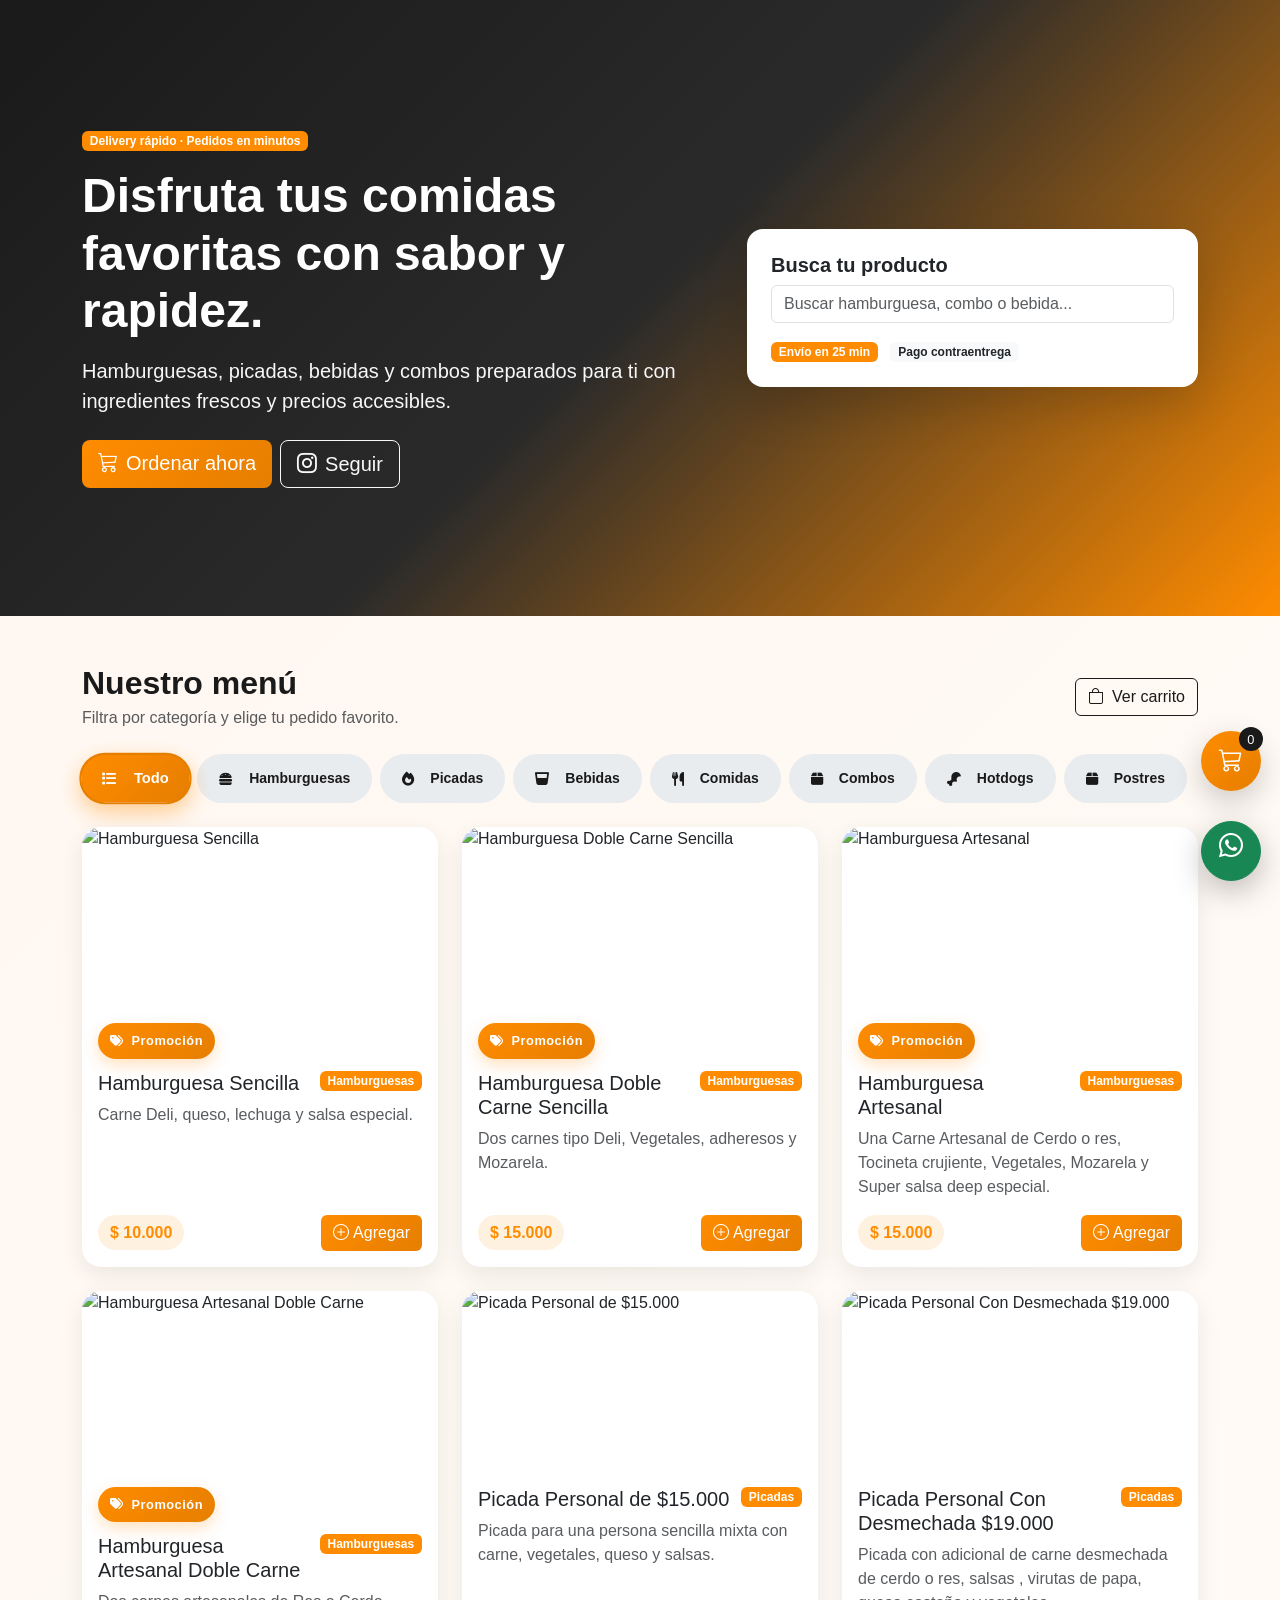
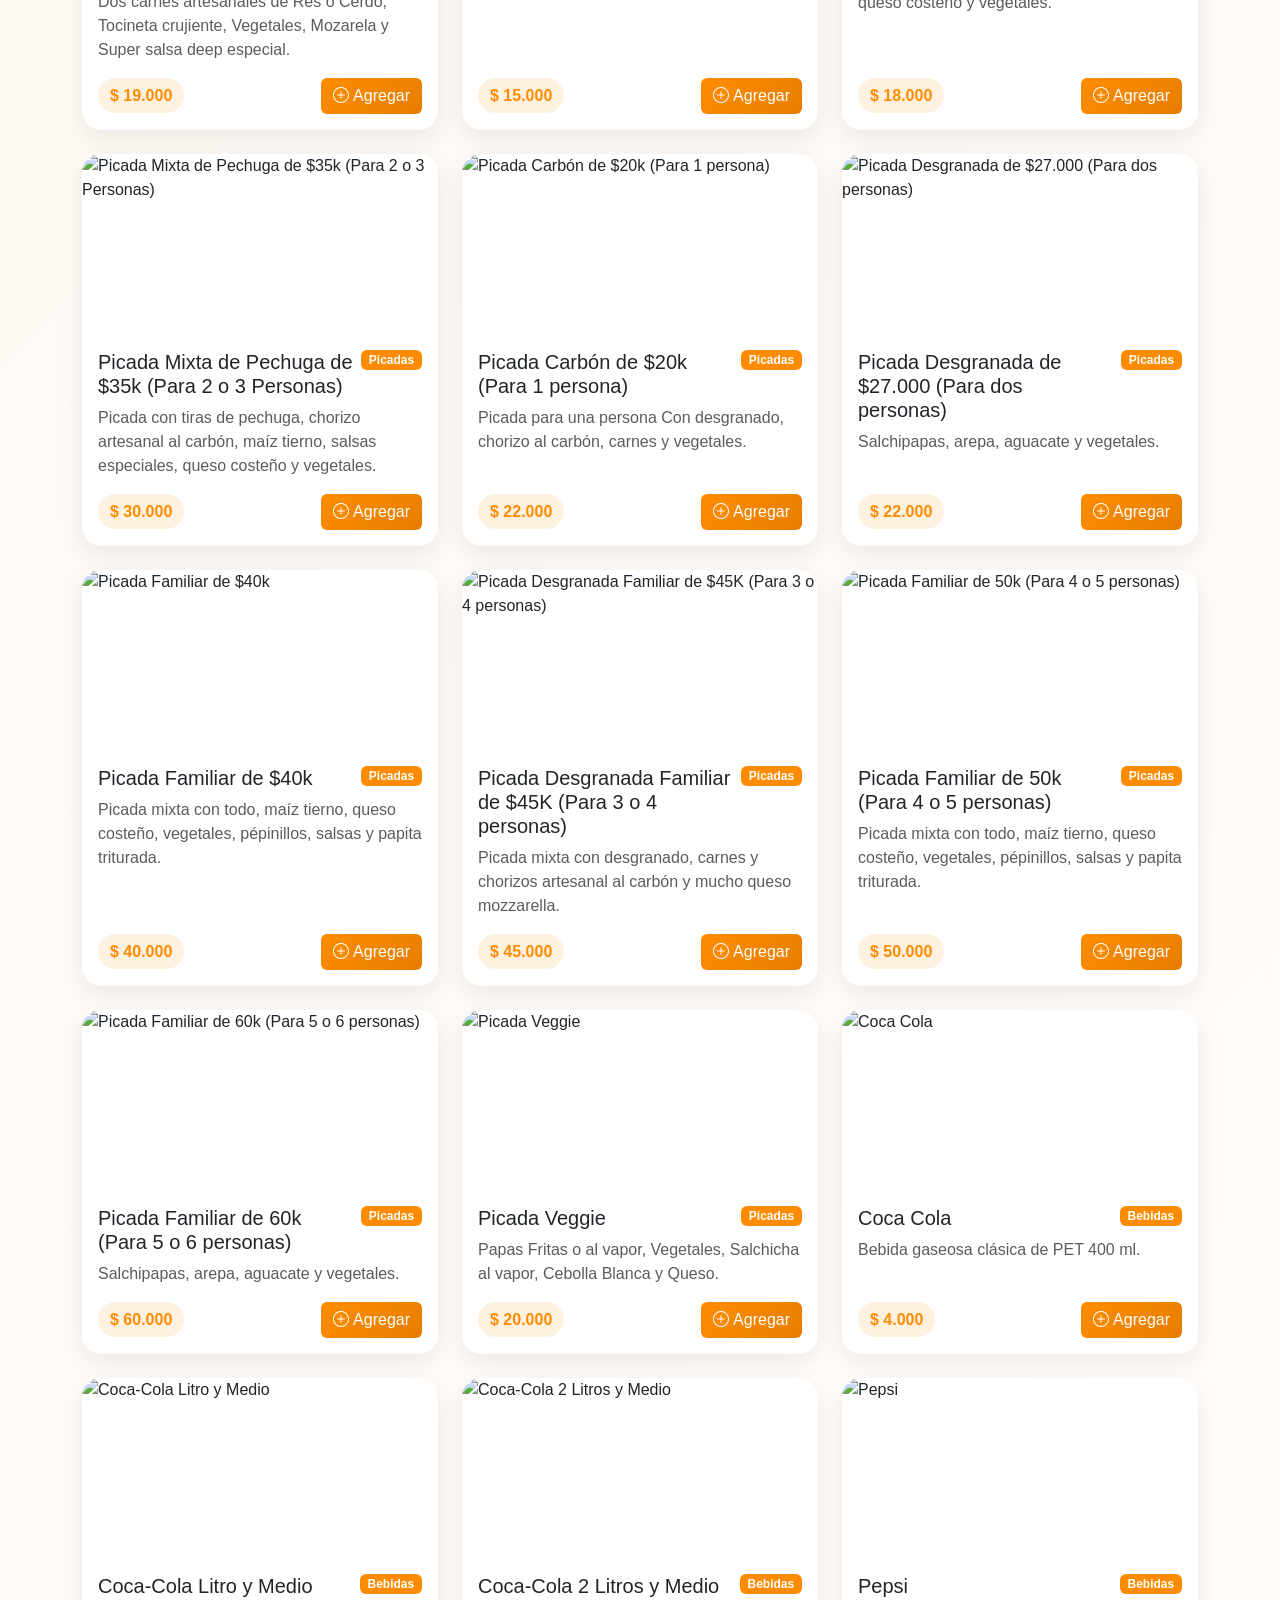
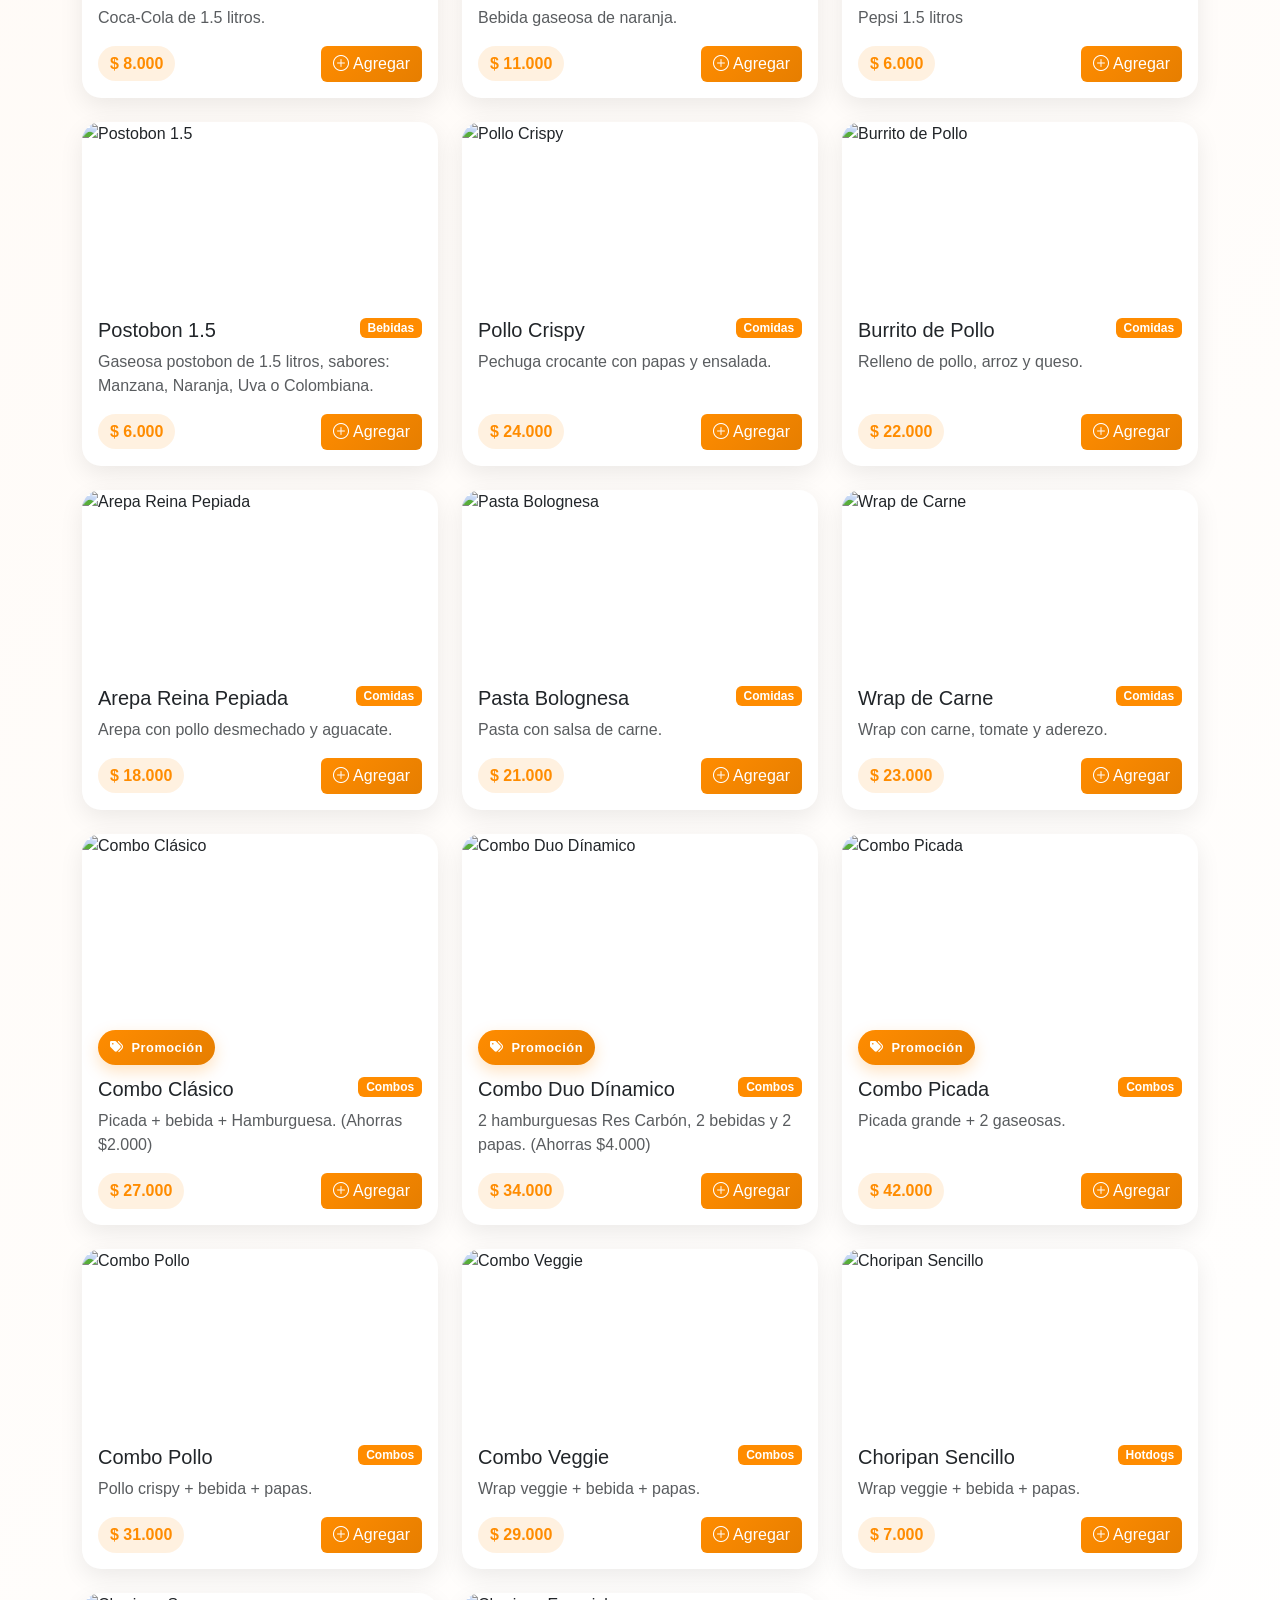
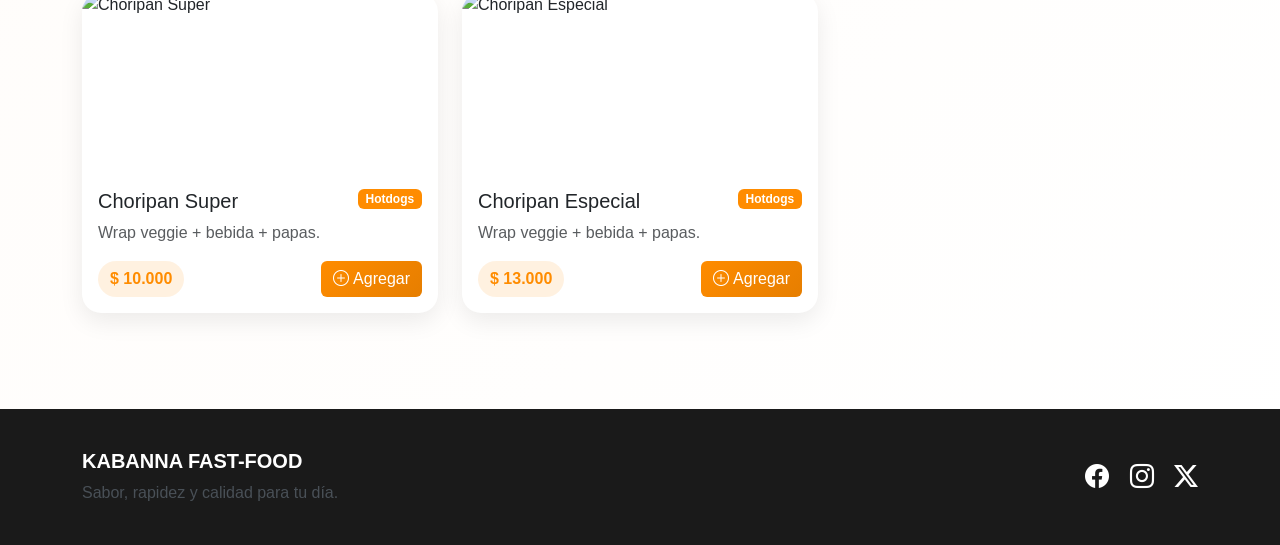
==== index.html @ e48cc5c2 "Add files via upload" ====
<!DOCTYPE html>
<html lang="es">
  <head>
    <meta charset="UTF-8" />
    <meta name="viewport" content="width=device-width, initial-scale=1.0" />
    <title>KABANNA FAST-FOOD</title>
    <link rel="stylesheet" href="bootstrap.min.css">
    <link href="https://cdn.jsdelivr.net/npm/bootstrap@5.3.3/dist/css/bootstrap.min.css" rel="stylesheet" />
    <link rel="stylesheet" href="https://cdn.jsdelivr.net/npm/bootstrap-icons@1.11.2/font/bootstrap-icons.min.css" />
    <link rel="stylesheet" href="https://cdnjs.cloudflare.com/ajax/libs/font-awesome/6.4.0/css/all.min.css" />
    <link rel="stylesheet" href="styles.css" />
   
  </head>
  <body>
    <!-- <nav class="navbar navbar-expand-lg navbar-dark sticky-top">
      <div class="container">
        <a class="navbar-brand" href="#"><i class="bi bi-fire me-2"></i>KABANNA FAST-FOOD</a>
        <button class="navbar-toggler" type="button" data-bs-toggle="collapse" data-bs-target="#navbarNav">
          <span class="navbar-toggler-icon"></span>
        </button>
        <div class="collapse navbar-collapse" id="navbarNav">
          <ul id="nav-links" class="navbar-nav ms-auto"></ul>
        </div>
      </div>
    </nav> -->

    <header class="hero">
      <div class="container py-5">
        <div class="row align-items-center">
          <div class="col-lg-7">
            <span class="badge badge-orange mb-3">Delivery rápido · Pedidos en minutos</span>
            <h1 class="display-5 fw-bold mb-3">Disfruta tus comidas favoritas con sabor y rapidez.</h1>
            <p class="lead mb-4">Hamburguesas, picadas, bebidas y combos preparados para ti con ingredientes frescos y precios accesibles.</p>
            <div class="d-flex flex-wrap gap-2">
              <a href="#products-section" class="btn btn-orange btn-lg"><i class="bi bi-cart3 me-2"></i>Ordenar ahora</a>
              <a href="#footer" class="btn btn-outline-light btn-lg"><i class="bi bi-instagram me-2"></i>Seguir</a>
            </div>
          </div>
          <div class="col-lg-5 mt-4 mt-lg-0">
            <div class="card shadow-lg border-0 rounded-4">
              <div class="card-body p-4">
                <h5 class="card-title fw-bold">Busca tu producto</h5>
                <input id="search-input" type="text" class="form-control hero-search" placeholder="Buscar hamburguesa, combo o bebida..." />
                <div class="mt-3">
                  <span class="badge badge-orange">Envío en 25 min</span>
                  <span class="badge bg-light text-dark ms-2">Pago contraentrega</span>
                </div>
              </div>
            </div>
          </div>
        </div>
      </div>
    </header>

    <main class="container py-5" id="products-section">
      <div id="future-page-alert" class="alert alert-info d-none">Pronto tendremos más páginas disponibles para esta marca.</div>
      <div class="d-flex justify-content-between align-items-center mb-4 flex-wrap gap-2">
        <div>
          <h2 class="section-title mb-1">Nuestro menú</h2>
          <p class="text-muted mb-0">Filtra por categoría y elige tu pedido favorito.</p>
        </div>
        <button id="cart-toggle" class="btn btn-dark-outline"><i class="bi bi-bag me-2"></i>Ver carrito</button>
      </div>

      <!--Aqui se craga el botón dinamico-->
      <div id="category-buttons" class="d-flex flex-wrap gap-2 mb-4"></div>
      <div id="product-list" class="row g-4"></div>
    </main>

    <button class="btn btn-orange cart-button" id="cart-toggle-btn" type="button" data-bs-toggle="offcanvas" data-bs-target="#cartOffcanvas" aria-controls="cartOffcanvas">
      <i class="bi bi-cart3 fs-4"></i>
      <span id="cart-qty" class="cart-count">0</span>
    </button>

    <a href="https://wa.me/573014412498" class="btn btn-success whatsapp-float" target="_blank" rel="noopener noreferrer">
      <i class="bi bi-whatsapp fs-4"></i>
    </a>

    <div class="offcanvas offcanvas-end" tabindex="-1" id="cartOffcanvas" aria-labelledby="cartOffcanvasLabel">
      <div class="offcanvas-header">
        <h5 class="offcanvas-title" id="cartOffcanvasLabel">Tu carrito</h5>
        <button type="button" class="btn-close" data-bs-dismiss="offcanvas" aria-label="Close"></button>
      </div>
      <div class="offcanvas-body">
        <div id="cart-items"></div>
        <hr />
        <div class="d-flex justify-content-between align-items-center fw-bold mb-3">
          <span>Total</span>
          <span id="cart-total">$0</span>
        </div>
        <button id="checkout-btn" class="btn btn-orange w-100" disabled><i class="bi bi-receipt me-2"></i>Generar factura</button>
      </div>
    </div>

    <div class="modal fade" id="productModal" tabindex="-1" aria-labelledby="productModalLabel" aria-hidden="true">
      <div class="modal-dialog modal-dialog-centered">
        <div class="modal-content">
          <div class="modal-header">
            <h5 class="modal-title" id="productModalLabel">Personaliza tu pedido</h5>
            <button type="button" class="btn-close" data-bs-dismiss="modal" aria-label="Close"></button>
          </div>
          <div class="modal-body">
            <p class="mb-2">Producto: <strong id="modal-product-name"></strong></p>
            <p class="mb-3">Precio base: <strong id="modal-product-price"></strong></p>
            <h6>Extras opcionales</h6>
            <div id="extras-options" class="mt-2"></div>
          </div>
          <div class="modal-footer">
            <button class="btn btn-secondary" data-bs-dismiss="modal">Cancelar</button>
            <button id="add-to-cart-btn" class="btn btn-orange"><i class="bi bi-cart-plus me-2"></i>Agregar al carrito</button>
          </div>
        </div>
      </div>
    </div>

    <div class="modal fade" id="checkoutModal" tabindex="-1" aria-labelledby="checkoutModalLabel" aria-hidden="true">
      <div class="modal-dialog modal-dialog-centered modal-lg">
        <div class="modal-content">
          <div class="modal-header">
            <h5 class="modal-title" id="checkoutModalLabel">Factura de pedido</h5>
            <button type="button" class="btn-close" data-bs-dismiss="modal" aria-label="Close"></button>
          </div>
          <div class="modal-body">
            <div id="invoice-preview" class="invoice-preview">
              <div class="invoice-header mb-3">
                <div class="d-flex align-items-center gap-3">
                  <img id="invoice-logo" src="pictures/logo-kabanna.png" alt="Logo KABANNA FAST-FOOD" class="invoice-logo" />
                  <div>
                    <h4 class="fw-bold mb-1" id="invoice-company-name">KABANNA FAST-FOOD</h4>
                    <div class="text-muted">Factura de pedido</div>
                  </div>
                </div>
                <span class="badge badge-orange">Pedido listo</span>
              </div>

              <div class="invoice-business-info mb-3">
                <div><strong>Teléfono:</strong> <span id="invoice-company-phone">+57 301 441 2498</span></div>
                <div><strong>Dirección:</strong> <span id="invoice-company-address">Cacaotal/Chinú, Chinú</span></div>
                <div><strong>NIT:</strong> <span id="invoice-company-nit">3014412498</span></div>
              </div>

              <div class="mb-3 small text-muted">
                <div><strong>Fecha:</strong> <span id="invoice-date"></span></div>
                <div><strong>Hora:</strong> <span id="invoice-created-time"></span></div>
                <div><strong>Creación:</strong> <span id="invoice-created-at"></span></div>
              </div>
              <ul id="invoice-items" class="list-group list-group-flush"></ul>
              <div class="d-flex justify-content-between align-items-center mt-3 fw-bold fs-5">
                <span>Total:</span>
                <span id="invoice-total" class="invoice-total">$0</span>
              </div>
              <div class="invoice-footer mt-4 pt-3 border-top text-center text-muted small">
                <div>Gracias por tu compra en KABANNA FAST-FOOD</div>
                <div>Disfruta tu pedido y vuelve pronto</div>
              </div>
            </div>
          </div>
          <div class="modal-footer">
            <button id="download-invoice" class="btn btn-dark-outline"><i class="bi bi-download me-2"></i>Descargar JPG</button>
            <button id="share-whatsapp" class="btn btn-orange"><i class="bi bi-whatsapp me-2"></i>Enviar por WhatsApp</button>
          </div>
        </div>
      </div>
    </div>

    <footer id="footer" class="footer mt-5">
      <div class="container">
        <div class="row gy-3 align-items-center">
          <div class="col-md-6">
            <h5 class="fw-bold">KABANNA FAST-FOOD</h5>
            <p class="mb-0 text-light-emphasis">Sabor, rapidez y calidad para tu día.</p>
          </div>
          <div class="col-md-6 text-md-end">
            <a href="#" class="me-3"><i class="bi bi-facebook fs-4"></i></a>
            <a href="#" class="me-3"><i class="bi bi-instagram fs-4"></i></a>
            <a href="#"><i class="bi bi-twitter-x fs-4"></i></a>
          </div>
        </div>
      </div>
    </footer>
    <!-- <script src="bootstrap.bundle.min.js"></script> -->
    <script src="https://cdn.jsdelivr.net/npm/bootstrap@5.3.3/dist/js/bootstrap.bundle.min.js"></script>
    <script src="https://cdnjs.cloudflare.com/ajax/libs/html2canvas/1.4.1/html2canvas.min.js"></script>
    <script src="hora_y_fecha.js"></script>
    <script src="cart-invoice.js"></script>
    <script src="promociones.js"></script>
    <script src="conexion_status.js"></script>
    <script src="script.js"></script>
  </body>
</html>
---- styles.css ----
:root {
  --primary: #ff8c00;
  --primary-dark: #e67e00;
  --secondary: #1a1a1a;
  --light: #f8f9fa;
  --text: #1f1f1f;
  --muted: #6c757d;
  --white: #ffffff;
  --gray: #e9ecef;
  --success: #25d366;
  --transition: all 0.3s ease;
}

body {
  font-family: 'Segoe UI', Tahoma, Geneva, Verdana, sans-serif;
  background: linear-gradient(135deg, #fff7f0 0%, #ffffff 100%);
  color: var(--text);
  overflow-x: hidden;
}

.navbar {
  background: linear-gradient(135deg, var(--secondary) 0%, #2a2a2a 100%) !important;
  box-shadow: 0 4px 15px rgba(0, 0, 0, 0.2);
  padding: 1rem 0;
}

.navbar-brand {
  font-weight: 700;
  color: var(--primary) !important;
  letter-spacing: 1px;
  transition: var(--transition);
}

.navbar-brand:hover {
  color: var(--primary-dark) !important;
  transform: scale(1.08);
}

.nav-link {
  margin-left: 1rem;
  font-weight: 500;
  color: var(--white) !important;
  transition: var(--transition);
}

.nav-link:hover,
.nav-link.active {
  color: var(--primary) !important;
  text-shadow: 0 0 10px rgba(255, 140, 0, 0.3);
  transform: translateY(-2px);
}

.hero {
  background: linear-gradient(135deg, var(--secondary) 0%, #2a2a2a 50%, var(--primary) 100%);
  color: white;
  padding: 5rem 0;
  animation: slideInDown 0.8s ease-out;
}

.hero .lead {
  color: #f7f7f7;
}

.badge-orange {
  background: var(--primary);
  color: white;
}

.section-title {
  color: var(--secondary);
  font-weight: 700;
}

.card-product {
  border: none;
  border-radius: 1.2rem;
  overflow: hidden;
  box-shadow: 0 8px 24px rgba(0, 0, 0, 0.08);
  transition: var(--transition);
  animation: slideInUp 0.5s ease-out;
}

.card-product:hover {
  transform: translateY(-6px);
  box-shadow: 0 12px 28px rgba(255, 140, 0, 0.2);
}

.card-product .card-img-top {
  height: 180px;
  object-fit: cover;
}

.price-chip {
  background: rgba(255, 140, 0, 0.12);
  color: var(--primary);
  font-weight: 700;
  border-radius: 999px;
  padding: 0.35rem 0.75rem;
}

.promo-banner {
  background: linear-gradient(135deg, var(--primary) 0%, var(--primary-dark) 100%);
  color: white;
  font-weight: 700;
  font-size: 0.8rem;
  letter-spacing: 0.04em;
  padding: 0.5rem 0.75rem;
  border-radius: 999px;
  display: inline-flex;
  align-items: center;
  width: fit-content;
  margin-bottom: 0.75rem;
  box-shadow: 0 6px 16px rgba(255, 140, 0, 0.25);
  animation: pulsePromo 1.5s ease-in-out infinite;
}

.btn-orange {
  background: linear-gradient(135deg, var(--primary) 0%, var(--primary-dark) 100%);
  color: white;
  border: none;
  transition: var(--transition);
}

.btn-orange:hover {
  background: linear-gradient(135deg, var(--primary-dark) 0%, #c95c00 100%);
  color: white;
  transform: translateY(-2px);
}

.btn-dark-outline {
  border: 1px solid var(--secondary);
  color: var(--secondary);
}

.btn-dark-outline:hover {
  background: var(--secondary);
  color: white;
}

.cart-button {
  position: fixed;
  right: 1.2rem;
  bottom: 6.8rem;
  width: 60px;
  height: 60px;
  border-radius: 50%;
  z-index: 1040;
  box-shadow: 0 10px 30px rgba(0, 0, 0, 0.2);
  animation: float 3s ease-in-out infinite;
}

.cart-count {
  position: absolute;
  top: -4px;
  right: -2px;
  background: var(--secondary);
  color: white;
  width: 24px;
  height: 24px;
  border-radius: 50%;
  display: flex;
  align-items: center;
  justify-content: center;
  font-size: 0.8rem;
}

.whatsapp-float {
  position: fixed;
  right: 1.2rem;
  bottom: 1.2rem;
  width: 60px;
  height: 60px;
  border-radius: 50%;
  z-index: 1040;
  box-shadow: 0 10px 30px rgba(0, 0, 0, 0.25);
  animation: float 3s ease-in-out infinite;
}

.footer {
  background: var(--secondary);
  color: white;
  padding: 2.5rem 0;
}

.footer a {
  color: white;
  text-decoration: none;
}

.footer a:hover {
  color: var(--primary);
}

.invoice-preview {
  background: white;
  border: 2px dashed #dedede;
  border-radius: 1rem;
  padding: 1.2rem;
  box-shadow: 0 10px 30px rgba(0, 0, 0, 0.08);
}

.invoice-header {
  display: flex;
  justify-content: space-between;
  align-items: center;
  gap: 1rem;
  padding-bottom: 0.75rem;
  border-bottom: 1px solid #ececec;
}

.invoice-logo {
  width: 88px;
  height: 88px;
  object-fit: contain;
  border-radius: 50%;
  background: #fff7ef;
  padding: 0.35rem;
}

.invoice-business-info {
  display: grid;
  gap: 0.25rem;
  color: #444;
  font-size: 0.95rem;
}

.invoice-footer {
  color: #777;
}

.invoice-total {
  color: var(--primary);
  font-weight: 800;
}

.category-chip {
  border: 2px solid transparent;
  background-color: var(--gray);
  color: var(--secondary);
  border-radius: 25px;
  padding: 0.75rem 1.25rem;
  font-weight: 600;
  transition: var(--transition);
  display: inline-flex;
  align-items: center;
  gap: 0.5rem;
}

.category-chip:hover {
  background-color: var(--primary-dark);
  color: white;
  transform: translateY(-3px);
  box-shadow: 0 5px 15px rgba(255, 140, 0, 0.3);
}

.category-chip.active {
  background: linear-gradient(135deg, var(--primary) 0%, var(--primary-dark) 100%);
  color: white;
  border-color: var(--primary-dark);
  box-shadow: 0 8px 20px rgba(255, 140, 0, 0.4);
  transform: scale(1.05);
}

.hero-search {
  max-width: 420px;
}

@keyframes slideInDown {
  from {
    opacity: 0;
    transform: translateY(-30px);
  }
  to {
    opacity: 1;
    transform: translateY(0);
  }
}

@keyframes slideInUp {
  from {
    opacity: 0;
    transform: translateY(30px);
  }
  to {
    opacity: 1;
    transform: translateY(0);
  }
}

@keyframes float {
  0%,
  100% {
    transform: translateY(0px);
  }
  50% {
    transform: translateY(-8px);
  }
}

@keyframes pulsePromo {
  0%,
  100% {
    transform: scale(1);
  }
  50% {
    transform: scale(1.03);
  }
}

@media (max-width: 768px) {
  .hero {
    padding: 3rem 0;
  }
}
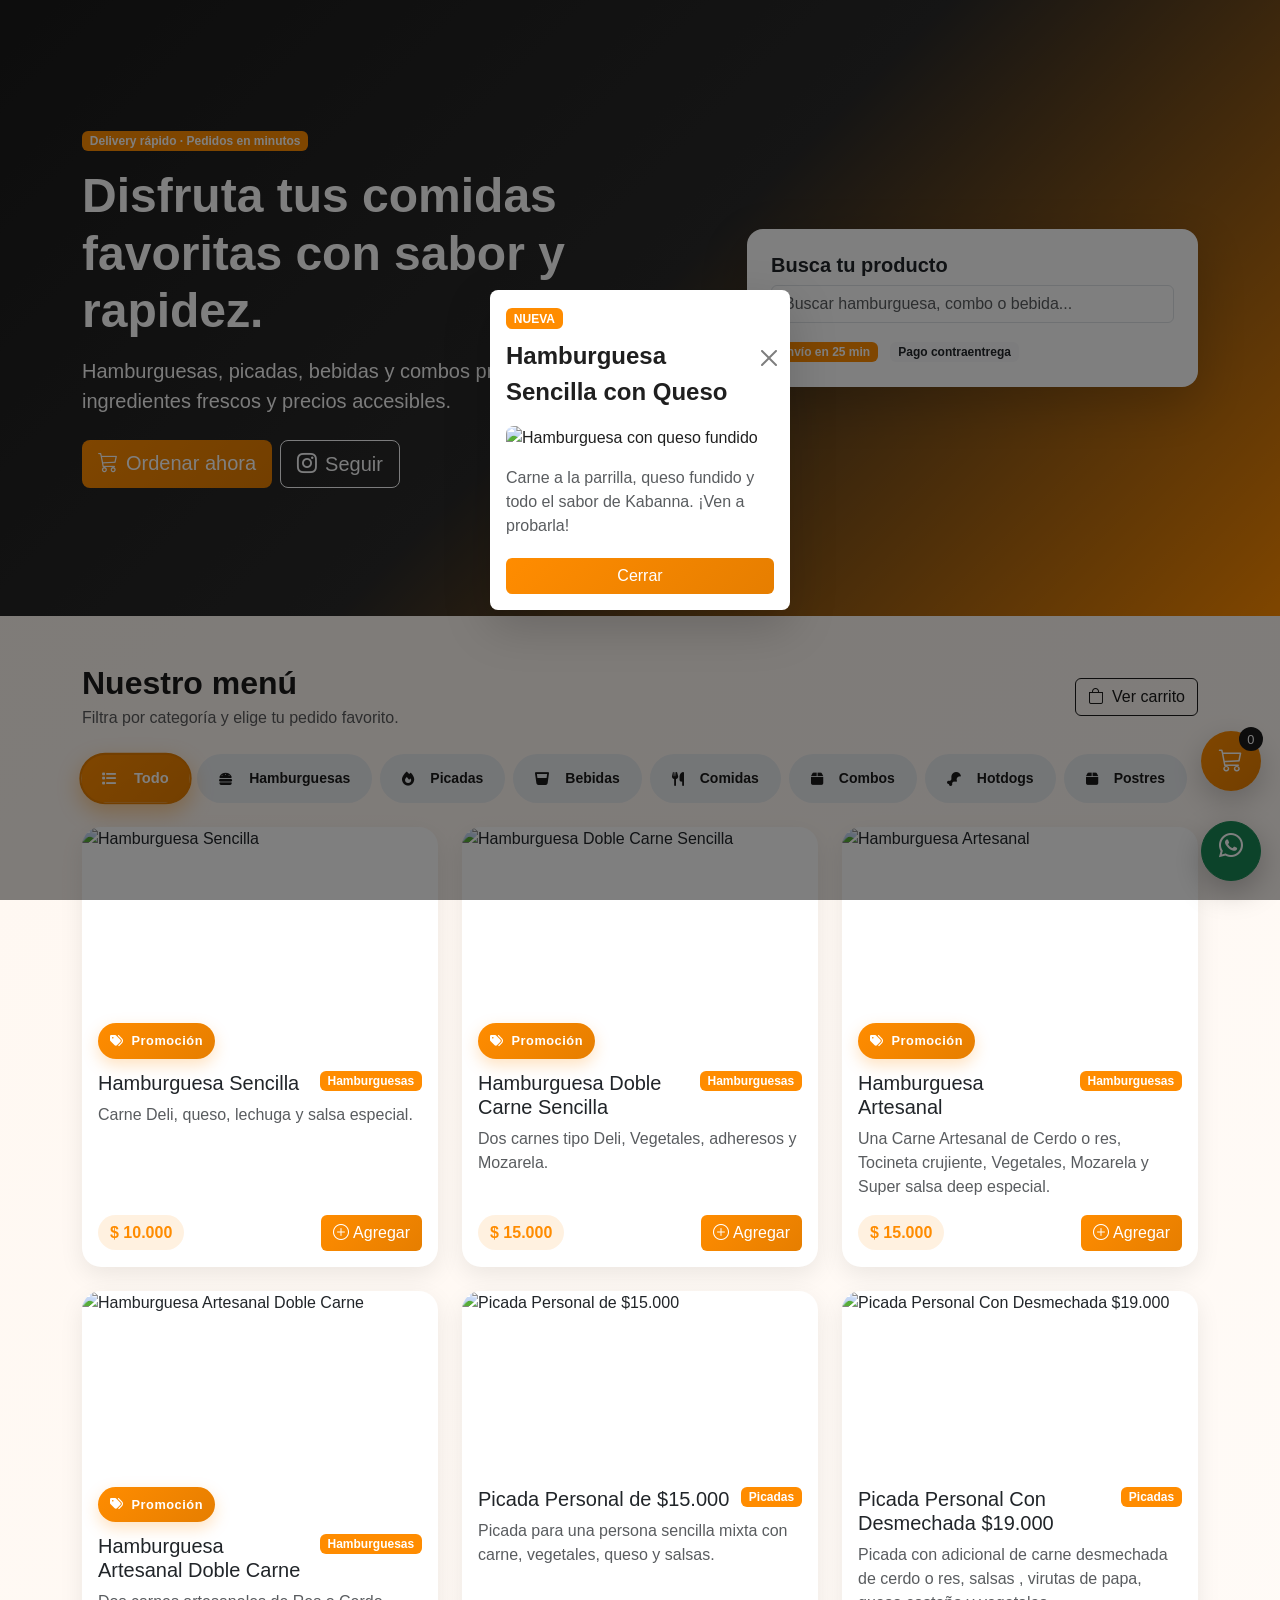
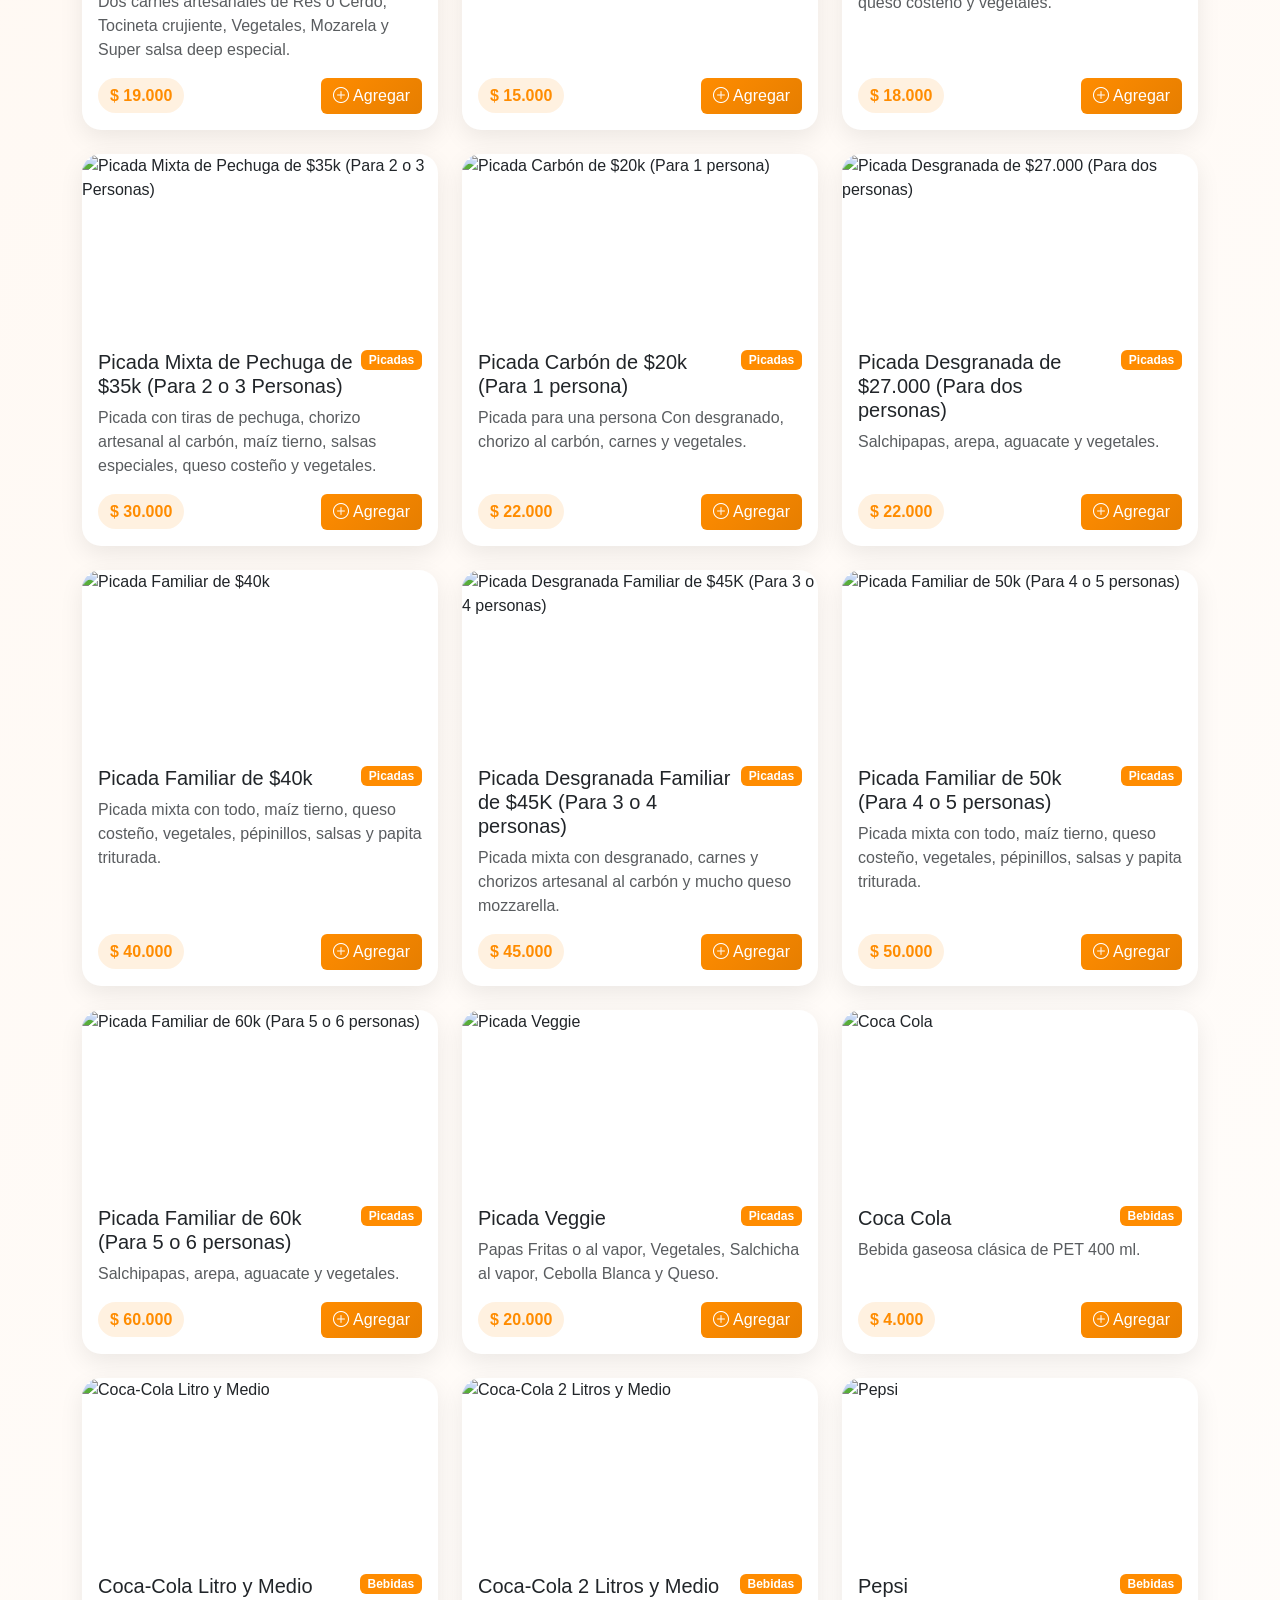
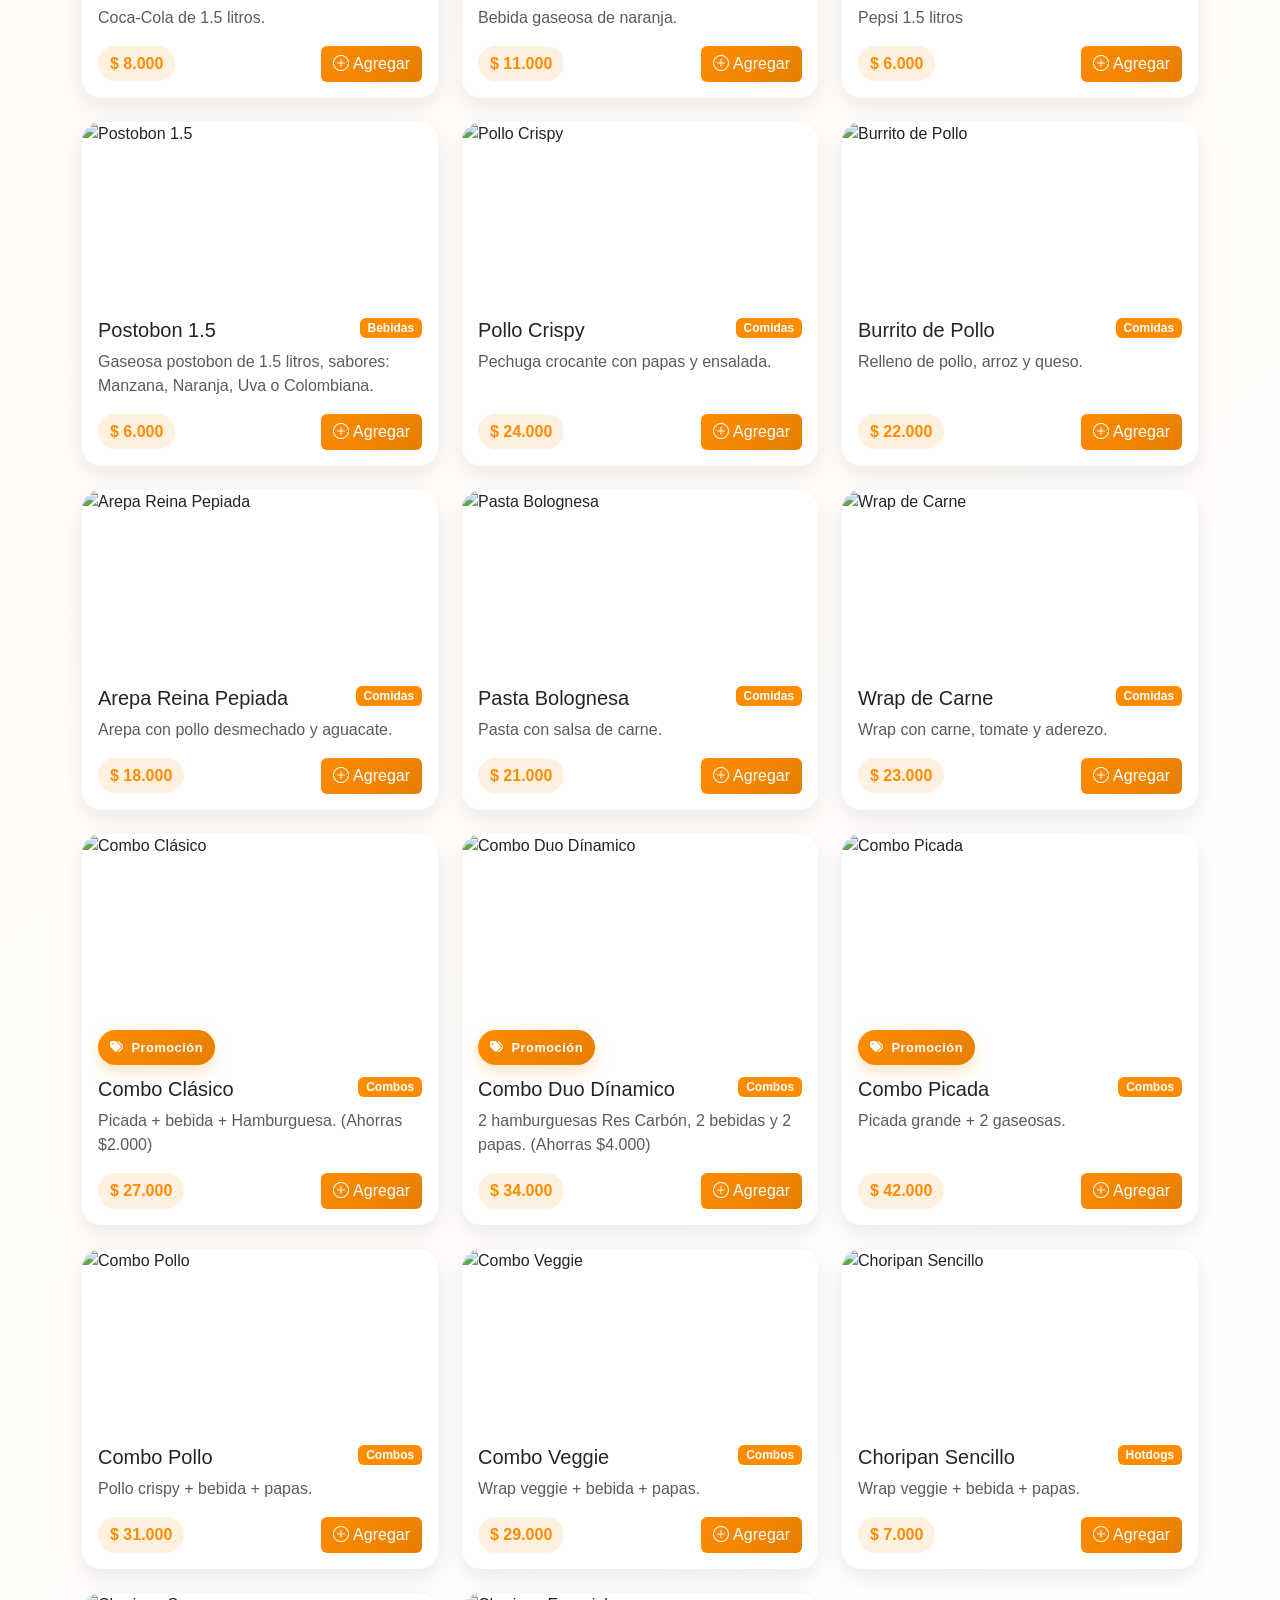
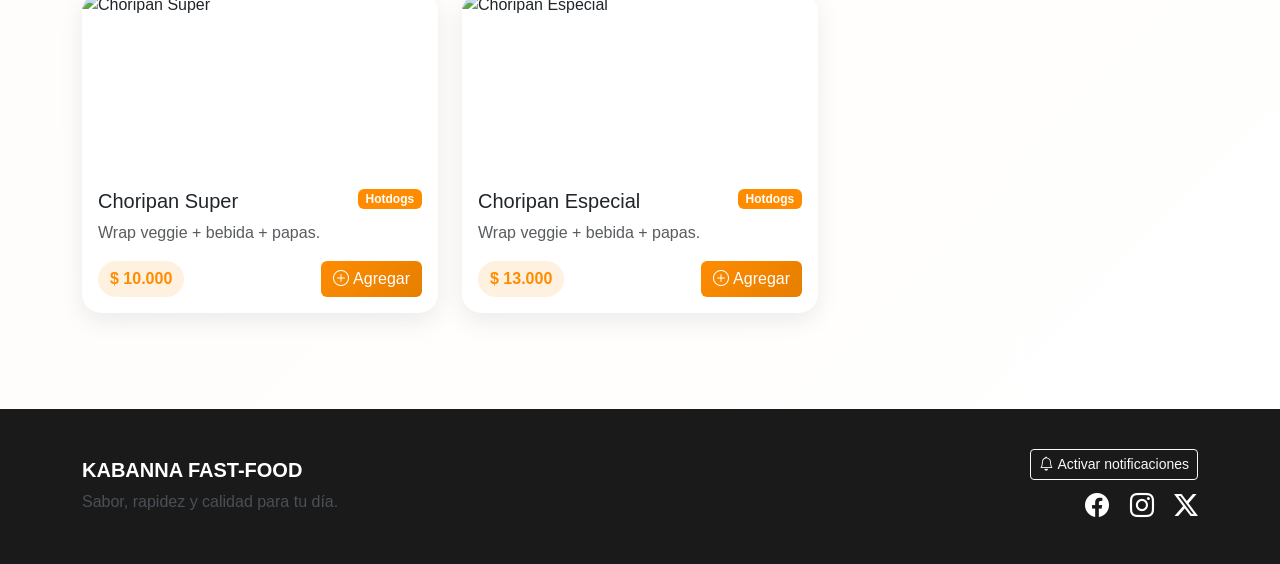
==== commit 3fb13bf8: "Add files via upload" ====
--- a/index.html
+++ b/index.html
@@ -171,6 +171,12 @@
             <p class="mb-0 text-light-emphasis">Sabor, rapidez y calidad para tu día.</p>
           </div>
           <div class="col-md-6 text-md-end">
+            <div class="mb-2">
+              <button id="enable-notifications" class="btn btn-outline-light btn-sm" type="button">
+                <i class="bi bi-bell me-1"></i>Activar notificaciones
+              </button>
+              <div id="notification-status" class="small text-light-emphasis mt-1" aria-live="polite"></div>
+            </div>
             <a href="#" class="me-3"><i class="bi bi-facebook fs-4"></i></a>
             <a href="#" class="me-3"><i class="bi bi-instagram fs-4"></i></a>
             <a href="#"><i class="bi bi-twitter-x fs-4"></i></a>
@@ -186,5 +192,7 @@
     <script src="promociones.js"></script>
     <script src="conexion_status.js"></script>
     <script src="script.js"></script>
+    <script src="notify.js"></script>
+    <script src="push_promo.js"></script>
   </body>
 </html>
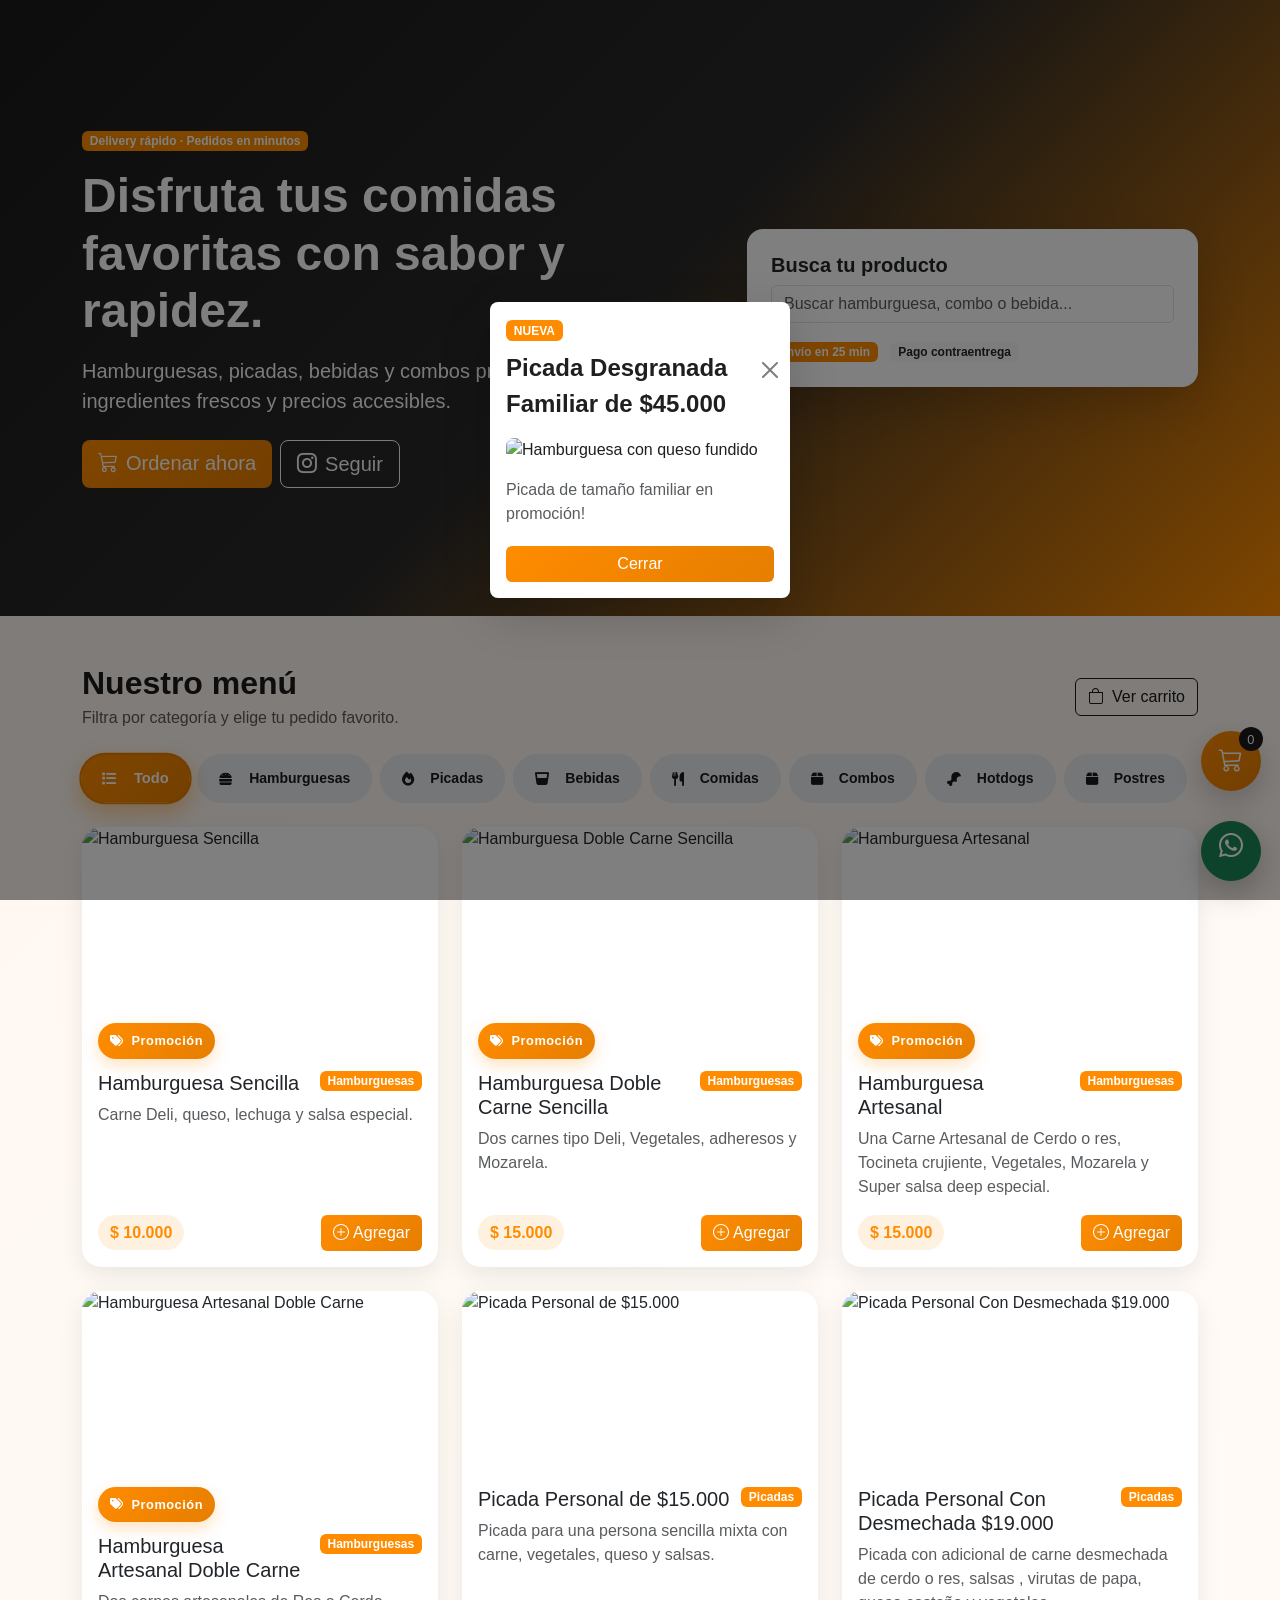
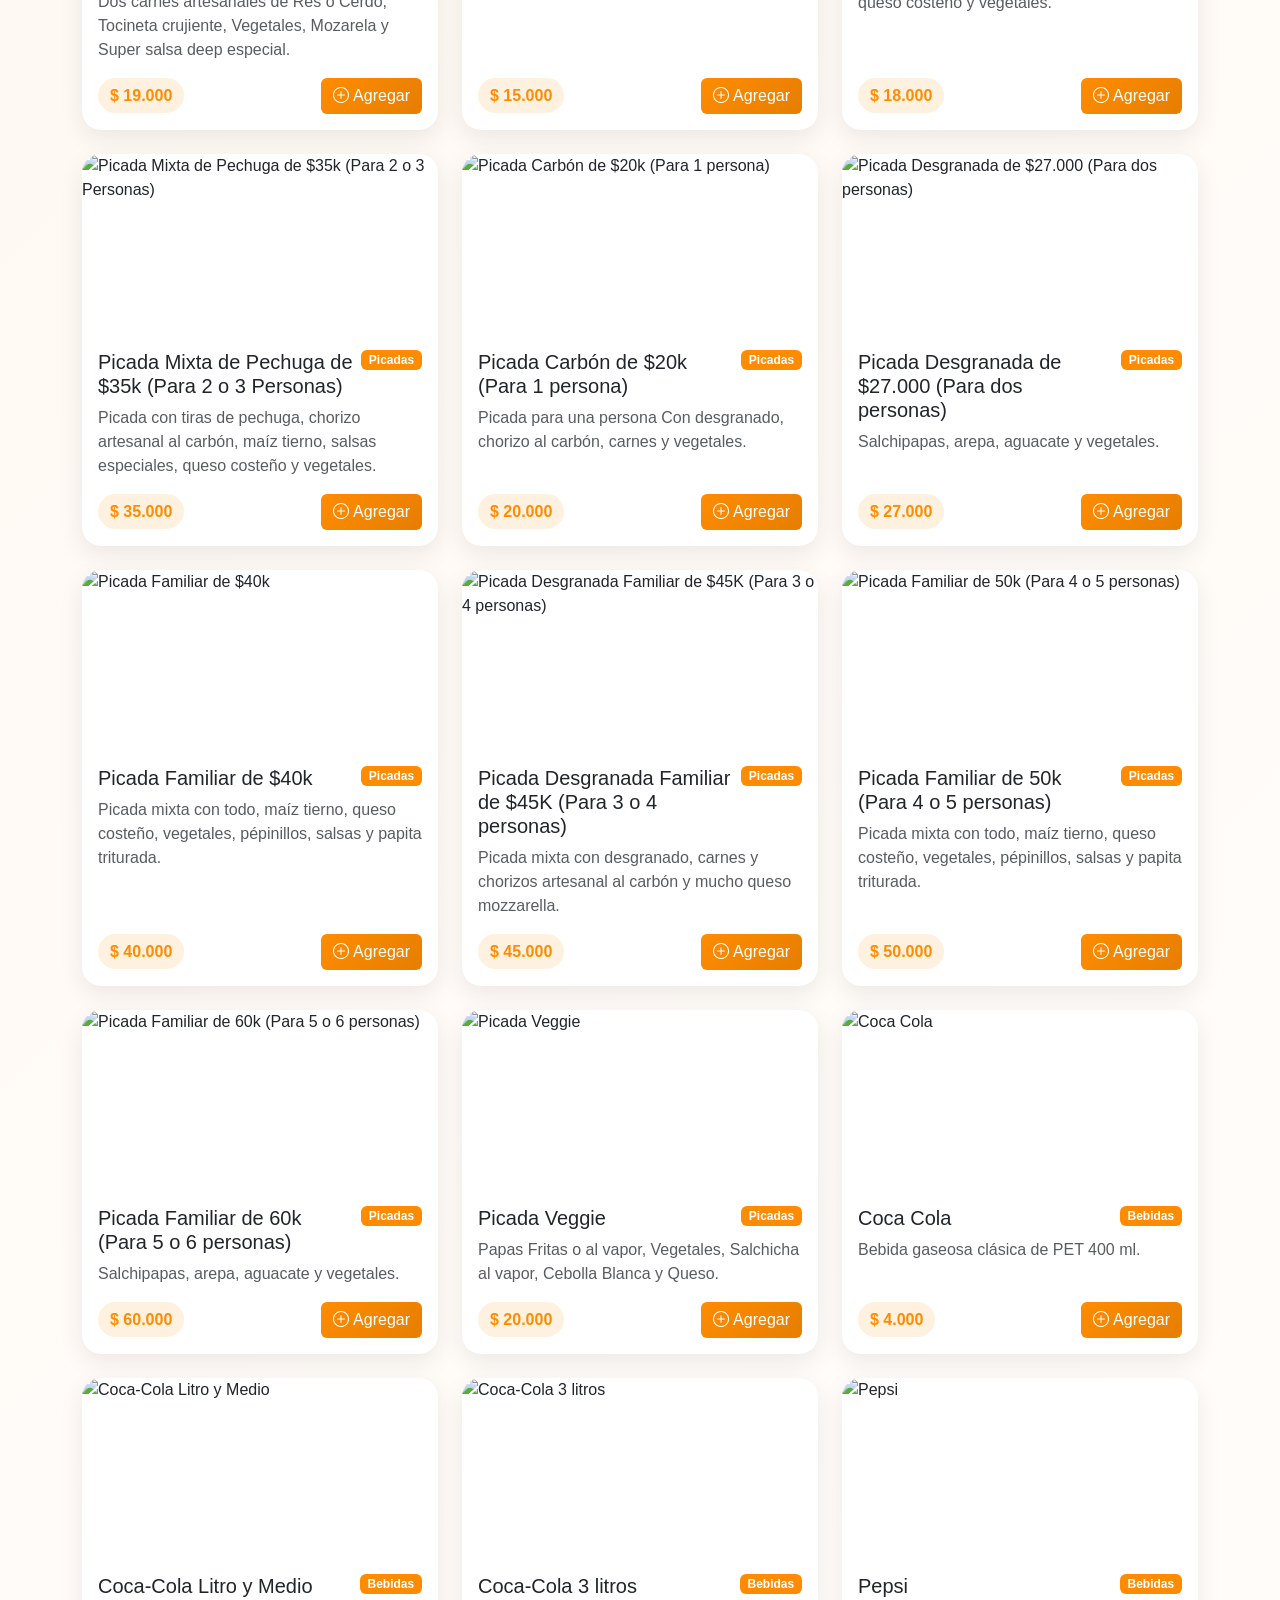
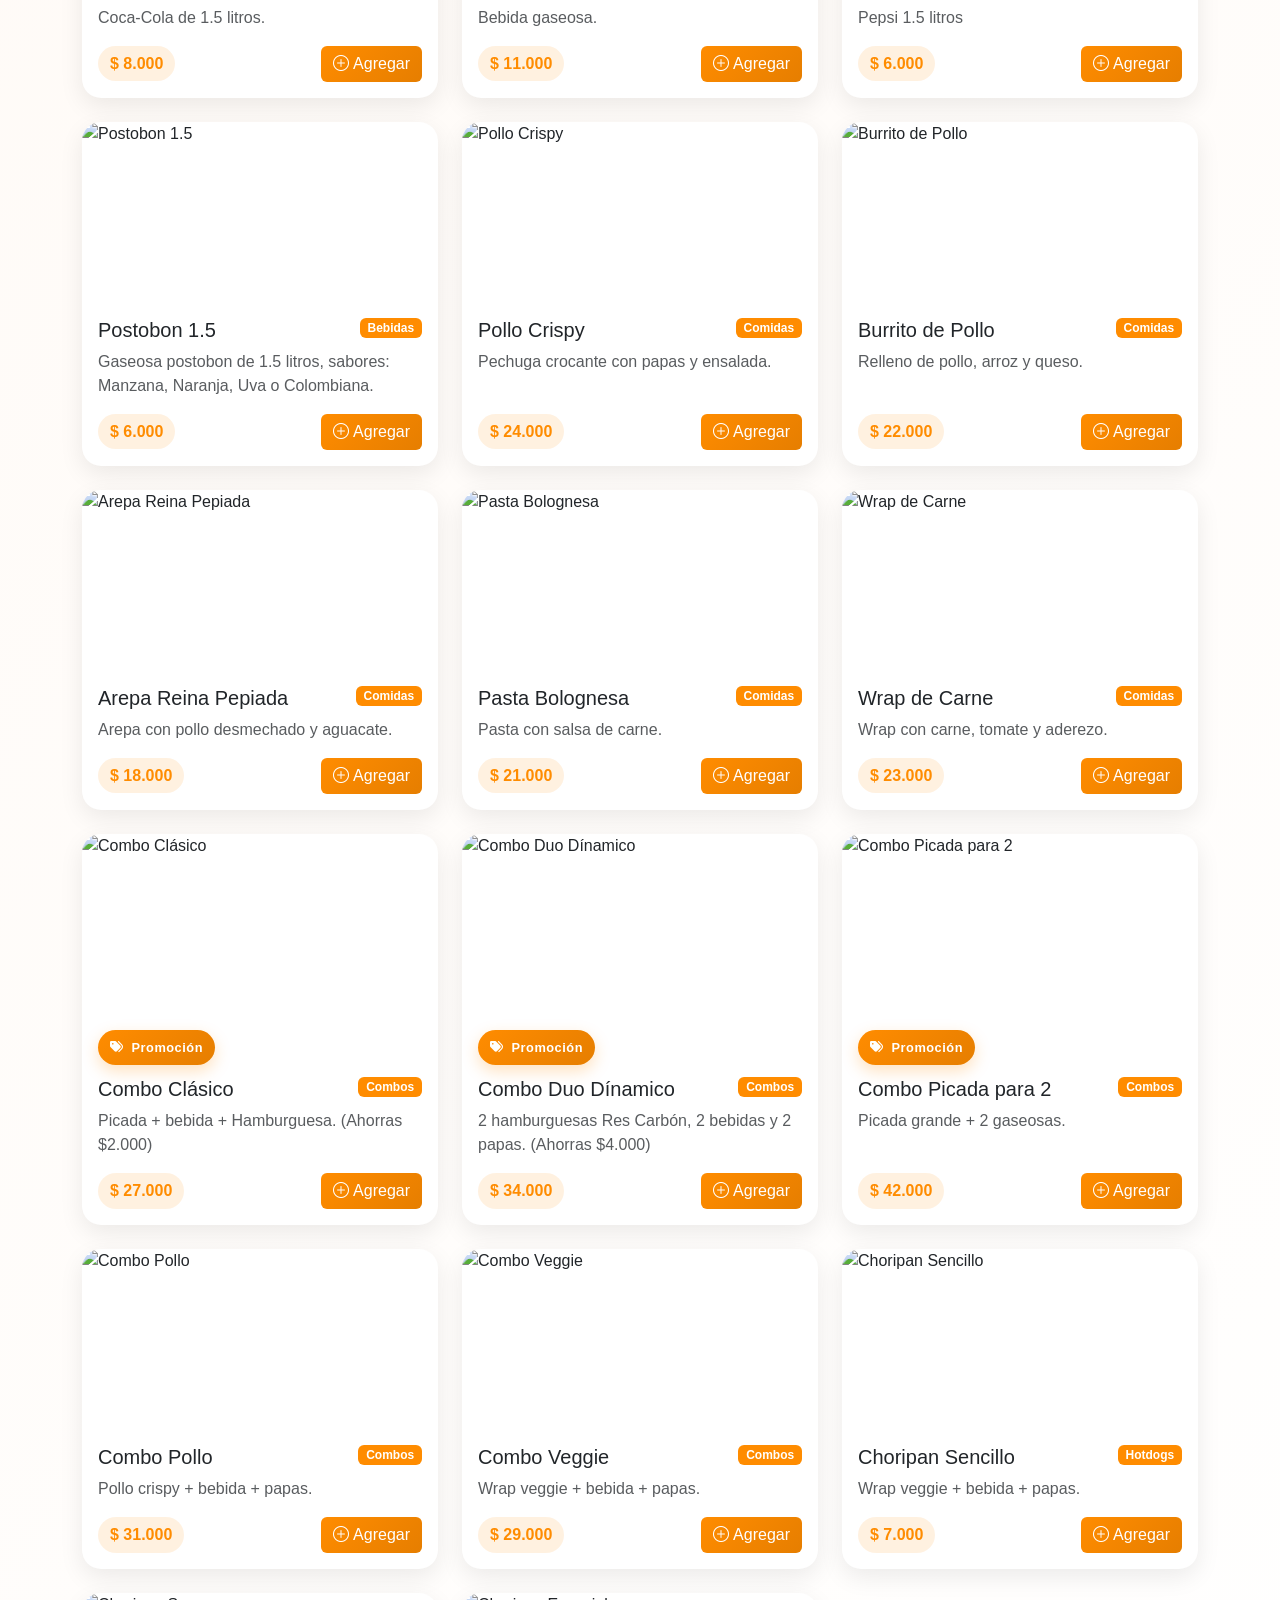
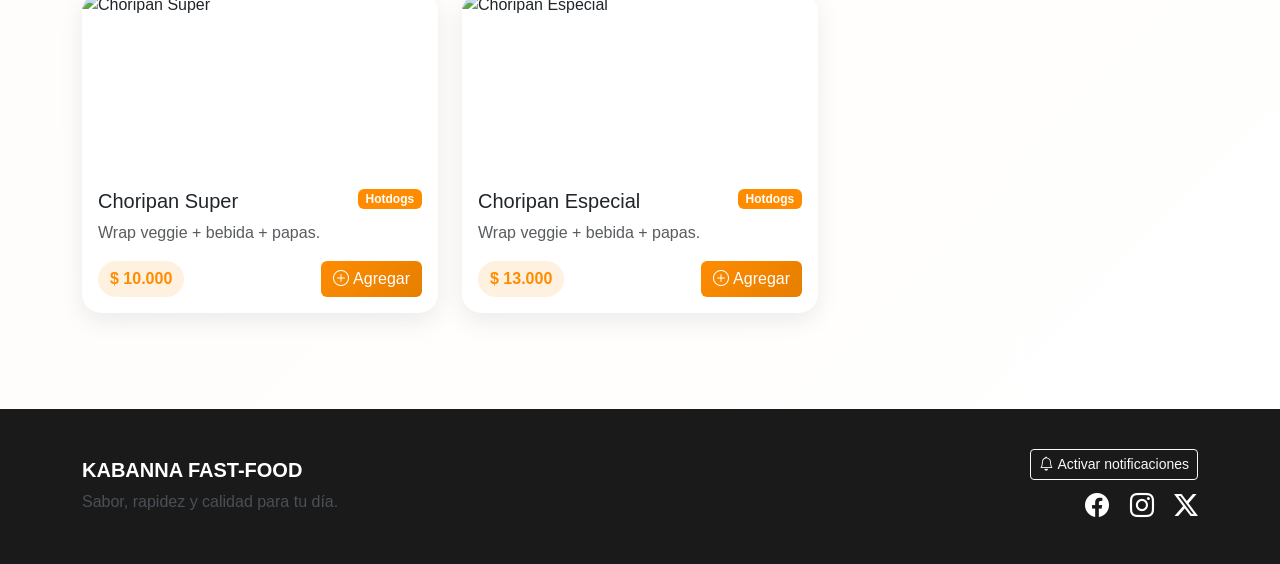
==== commit ba49b239: "Add files via upload" ====
--- a/index.html
+++ b/index.html
@@ -72,7 +72,7 @@
       <span id="cart-qty" class="cart-count">0</span>
     </button>
 
-    <a href="https://wa.me/573014412498" class="btn btn-success whatsapp-float" target="_blank" rel="noopener noreferrer">
+    <a href="https://wa.me/573014412498" class="btn btn-success whatsapp-float" target="" rel="noopener noreferrer">
       <i class="bi bi-whatsapp fs-4"></i>
     </a>
 
